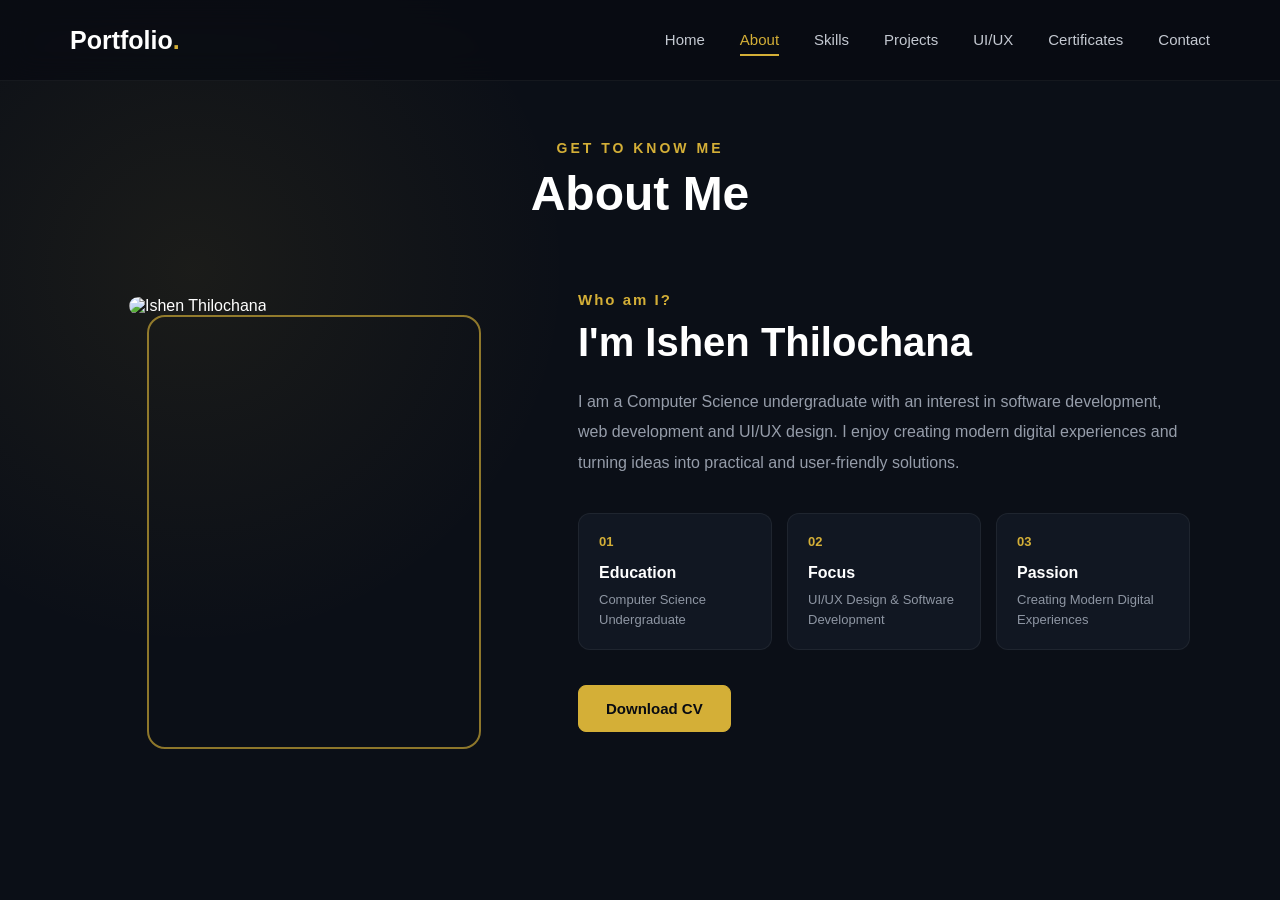
==== about.html @ 95f3cf01 "Add about page and update navigation" ====
<!DOCTYPE html>
<html lang="en">

<head>
    <meta charset="UTF-8">
    <meta name="viewport" content="width=device-width, initial-scale=1.0">

    <title>About | Ishen Thilochana</title>

    <link rel="stylesheet" href="css/style.css">
</head>

<body>

    <!-- ================= NAVBAR ================= -->

    <header class="header">

        <nav class="navbar">

            <a href="index.html" class="logo">
                Portfolio<span>.</span>
            </a>

            <ul class="nav-links">
                <li><a href="index.html">Home</a></li>
                <li><a href="about.html" class="active">About</a></li>
                <li><a href="skills.html">Skills</a></li>
                <li><a href="projects.html">Projects</a></li>
                <li><a href="designs.html">UI/UX</a></li>
                <li><a href="certificates.html">Certificates</a></li>
                <li><a href="contact.html">Contact</a></li>
            </ul>

        </nav>

    </header>


    <!-- ================= ABOUT ================= -->

    <main>

        <section class="about-page">

            <div class="section-title">
                <p>Get To Know Me</p>
                <h1>About Me</h1>
            </div>


            <div class="about-container">

                <!-- LEFT SIDE IMAGE -->

                <div class="about-image">

                    <div class="image-box">
                        <img src="images/profile.jpg" alt="Ishen Thilochana">
                    </div>

                </div>


                <!-- RIGHT SIDE CONTENT -->

                <div class="about-content">

                    <p class="about-small-title">
                        Who am I?
                    </p>

                    <h2>
                        I'm Ishen Thilochana
                    </h2>

                    <p class="about-text">
                        I am a Computer Science undergraduate with an interest
                        in software development, web development and UI/UX design.
                        I enjoy creating modern digital experiences and turning
                        ideas into practical and user-friendly solutions.
                    </p>


                    <div class="about-info">

                        <div class="info-card">

                            <span class="info-number">
                                01
                            </span>

                            <h3>Education</h3>

                            <p>
                                Computer Science Undergraduate
                            </p>

                        </div>


                        <div class="info-card">

                            <span class="info-number">
                                02
                            </span>

                            <h3>Focus</h3>

                            <p>
                                UI/UX Design & Software Development
                            </p>

                        </div>


                        <div class="info-card">

                            <span class="info-number">
                                03
                            </span>

                            <h3>Passion</h3>

                            <p>
                                Creating Modern Digital Experiences
                            </p>

                        </div>

                    </div>


                    <a
                        href="assets/cv/resume.pdf"
                        class="btn primary-btn"
                        download
                    >
                        Download CV
                    </a>

                </div>

            </div>

        </section>

    </main>


    <script src="js/script.js"></script>

</body>

</html>
---- css/style.css ----
/* ================================
   GLOBAL
================================ */

* {
    margin: 0;
    padding: 0;
    box-sizing: border-box;
}

html {
    scroll-behavior: smooth;
}

body {
    font-family: Arial, Helvetica, sans-serif;

    background:
        radial-gradient(
            circle at 80% 20%,
            rgba(201, 162, 39, 0.08),
            transparent 30%
        ),
        #080b12;

    color: #ffffff;
}


/* ================================
   NAVBAR
================================ */

.header {
    position: fixed;
    top: 0;
    left: 0;

    width: 100%;

    z-index: 1000;

    background: rgba(8, 11, 18, 0.75);

    backdrop-filter: blur(15px);

    border-bottom: 1px solid rgba(255, 255, 255, 0.05);
}


.navbar {
    max-width: 1200px;

    height: 80px;

    margin: auto;

    padding: 0 30px;

    display: flex;

    align-items: center;

    justify-content: space-between;
}


/* LOGO */

.logo {
    color: #ffffff;

    font-size: 25px;

    font-weight: 700;

    text-decoration: none;
}

.logo span {
    color: #d4af37;
}


/* NAV LINKS */

.nav-links {
    display: flex;

    align-items: center;

    gap: 35px;

    list-style: none;
}


.nav-links a {
    position: relative;

    color: #c4c9d1;

    font-size: 15px;

    text-decoration: none;

    transition: 0.3s;
}


.nav-links a:hover,
.nav-links a.active {
    color: #d4af37;
}


.nav-links a::after {
    content: "";

    position: absolute;

    left: 0;

    bottom: -8px;

    width: 0;

    height: 2px;

    background: #d4af37;

    transition: 0.3s;
}


.nav-links a:hover::after,
.nav-links a.active::after {
    width: 100%;
}


/* ================================
   HERO
================================ */

.hero {
    width: 100%;

    max-width: 1200px;

    min-height: 100vh;

    margin: auto;

    padding: 120px 30px 60px;

    display: grid;

    grid-template-columns: 1.2fr 0.8fr;

    align-items: center;

    gap: 80px;
}


/* HERO CONTENT */

.hero-content {
    max-width: 720px;
}


.intro {
    color: #d4af37;

    font-size: 18px;

    font-weight: 600;

    letter-spacing: 2px;

    margin-bottom: 18px;
}


.hero h1 {
    font-size: clamp(55px, 7vw, 85px);

    line-height: 1;

    letter-spacing: -3px;

    margin-bottom: 20px;
}


.hero h2 {
    max-width: 650px;

    color: #b5bbc5;

    font-size: 27px;

    font-weight: 400;

    line-height: 1.4;

    margin-bottom: 25px;
}


.hero h2 span {
    color: #d4af37;
}


.description {
    max-width: 620px;

    color: #8e96a3;

    font-size: 17px;

    line-height: 1.8;
}


/* ================================
   BUTTONS
================================ */

.hero-buttons {
    display: flex;

    gap: 16px;

    margin-top: 35px;
}


.btn {
    display: inline-block;

    padding: 14px 27px;

    border-radius: 8px;

    font-size: 15px;

    font-weight: 600;

    text-decoration: none;

    transition: 0.3s;
}


.primary-btn {
    color: #080b12;

    background: #d4af37;

    border: 1px solid #d4af37;
}


.primary-btn:hover {
    transform: translateY(-3px);

    box-shadow: 0 10px 30px rgba(212, 175, 55, 0.2);
}


.outline-btn {
    color: #d4af37;

    border: 1px solid #d4af37;
}


.outline-btn:hover {
    color: #080b12;

    background: #d4af37;

    transform: translateY(-3px);
}


/* ================================
   HERO VISUAL
================================ */

.hero-visual {
    display: flex;

    align-items: center;

    justify-content: center;
}


.visual-circle {
    position: relative;

    width: 330px;

    height: 330px;

    display: flex;

    align-items: center;

    justify-content: center;

    border: 1px solid rgba(212, 175, 55, 0.35);

    border-radius: 50%;

    background:
        radial-gradient(
            circle,
            rgba(212, 175, 55, 0.12),
            transparent 65%
        );

    box-shadow:
        0 0 80px rgba(212, 175, 55, 0.08);
}


.visual-circle::before {
    content: "";

    width: 220px;

    height: 220px;

    border-radius: 50%;

    border: 1px dashed rgba(212, 175, 55, 0.4);
}


.visual-circle span {
    position: absolute;

    padding: 10px 15px;

    color: #d4af37;

    font-size: 13px;

    font-weight: 700;

    letter-spacing: 2px;

    background: #111620;

    border: 1px solid rgba(212, 175, 55, 0.3);

    border-radius: 7px;
}


.visual-circle span:nth-child(1) {
    top: 40px;

    left: 40px;
}


.visual-circle span:nth-child(2) {
    right: 25px;

    top: 145px;
}


.visual-circle span:nth-child(3) {
    bottom: 35px;

    left: 90px;
}


/* ================================
   RESPONSIVE
================================ */

@media (max-width: 900px) {

    .hero {
        grid-template-columns: 1fr;

        text-align: center;

        padding-top: 150px;
    }


    .hero-content {
        margin: auto;
    }


    .description {
        margin: auto;
    }


    .hero-buttons {
        justify-content: center;
    }


    .hero-visual {
        margin-top: 20px;
    }

}


@media (max-width: 650px) {

    .nav-links {
        display: none;
    }


    .hero {
        padding-left: 20px;

        padding-right: 20px;

        gap: 40px;
    }


    .hero h1 {
        font-size: 52px;
    }


    .hero h2 {
        font-size: 21px;
    }


    .description {
        font-size: 15px;
    }


    .visual-circle {
        width: 270px;

        height: 270px;
    }


    .visual-circle::before {
        width: 180px;

        height: 180px;
    }

}
/* ================================
   ABOUT PAGE
================================ */

.about-page {
    min-height: 100vh;

    padding: 140px 30px 100px;

    background:
        radial-gradient(
            circle at 15% 30%,
            rgba(212, 175, 55, 0.08),
            transparent 30%
        ),
        #0b0f17;
}


/* PAGE TITLE */

.section-title {
    text-align: center;

    margin-bottom: 70px;
}

.section-title p {
    color: #d4af37;

    font-size: 14px;

    font-weight: 600;

    letter-spacing: 3px;

    text-transform: uppercase;

    margin-bottom: 10px;
}

.section-title h1 {
    color: #ffffff;

    font-size: 48px;
}


/* ABOUT CONTAINER */

.about-container {
    max-width: 1100px;

    margin: auto;

    display: grid;

    grid-template-columns: 0.8fr 1.2fr;

    align-items: center;

    gap: 80px;
}


/* IMAGE */

.about-image {
    display: flex;

    justify-content: center;
}

.image-box {
    position: relative;

    width: 330px;

    height: 430px;

    border-radius: 18px;
}

.image-box::before {
    content: "";

    position: absolute;

    top: 18px;

    left: 18px;

    width: 100%;

    height: 100%;

    border: 2px solid rgba(212, 175, 55, 0.65);

    border-radius: 18px;
}

.image-box img {
    position: relative;

    width: 100%;

    height: 100%;

    object-fit: cover;

    border-radius: 18px;

    z-index: 1;
}


/* ABOUT CONTENT */

.about-small-title {
    color: #d4af37;

    font-size: 15px;

    font-weight: 600;

    letter-spacing: 2px;

    margin-bottom: 12px;
}

.about-content h2 {
    color: #ffffff;

    font-size: 40px;

    margin-bottom: 22px;
}

.about-text {
    color: #969daa;

    font-size: 16px;

    line-height: 1.9;

    margin-bottom: 35px;
}


/* INFO CARDS */

.about-info {
    display: grid;

    grid-template-columns: repeat(3, 1fr);

    gap: 15px;

    margin-bottom: 35px;
}

.info-card {
    padding: 20px;

    background: #111722;

    border: 1px solid rgba(255, 255, 255, 0.06);

    border-radius: 12px;

    transition: 0.3s;
}

.info-card:hover {
    transform: translateY(-5px);

    border-color: rgba(212, 175, 55, 0.5);
}

.info-number {
    display: block;

    color: #d4af37;

    font-size: 13px;

    font-weight: 700;

    margin-bottom: 15px;
}

.info-card h3 {
    color: #ffffff;

    font-size: 16px;

    margin-bottom: 8px;
}

.info-card p {
    color: #8e96a3;

    font-size: 13px;

    line-height: 1.5;
}


/* RESPONSIVE */

@media (max-width: 950px) {

    .about-container {
        grid-template-columns: 1fr;

        text-align: center;

        gap: 60px;
    }

    .about-content {
        max-width: 650px;

        margin: auto;
    }
}


@media (max-width: 700px) {

    .about-page {
        padding: 120px 20px 80px;
    }

    .section-title h1 {
        font-size: 38px;
    }

    .image-box {
        width: 270px;

        height: 350px;
    }

    .about-content h2 {
        font-size: 30px;
    }

    .about-info {
        grid-template-columns: 1fr;
    }
}
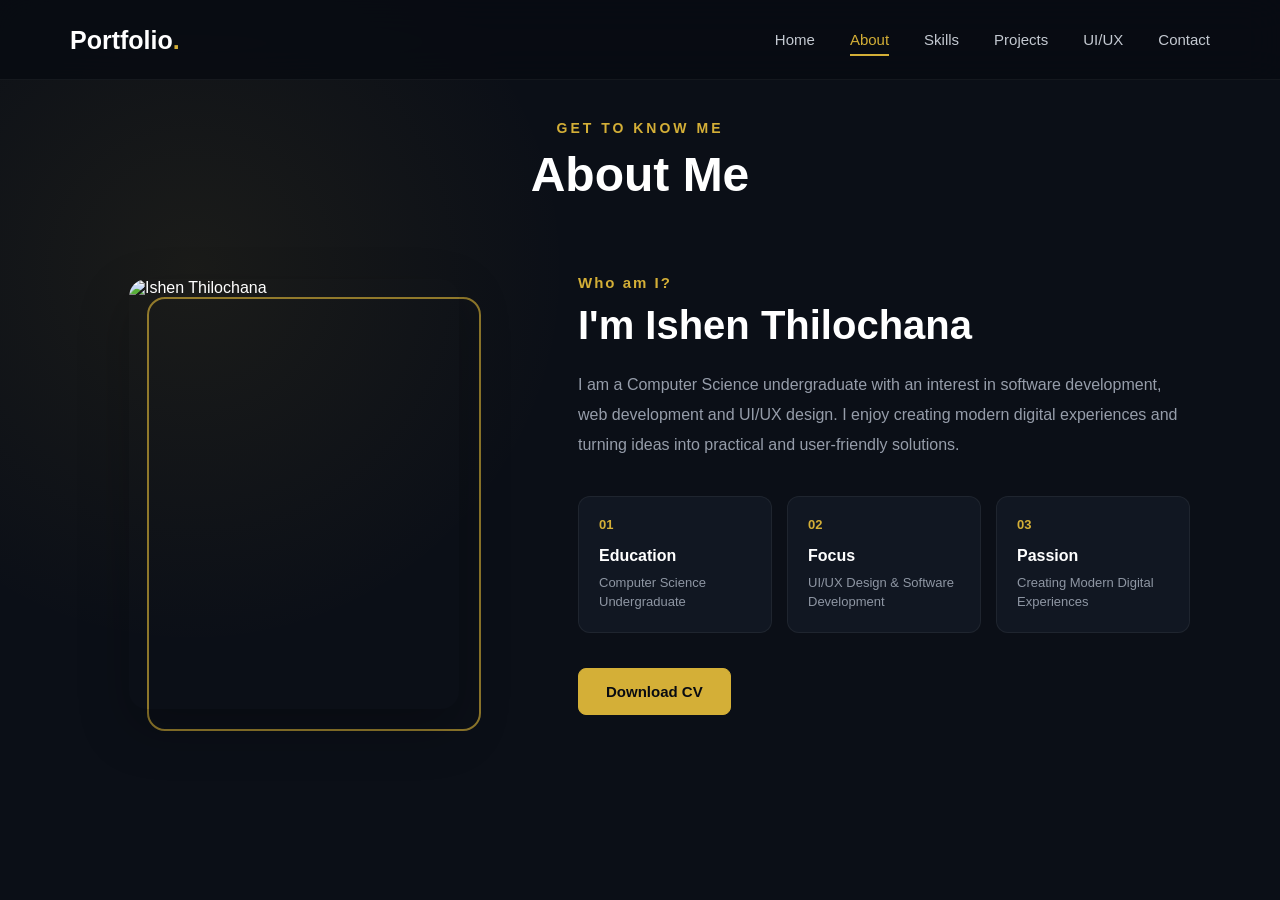
==== commit e7abf90f: "Convert portfolio to single page and improve mobile navigation" ====
--- a/about.html
+++ b/about.html
@@ -28,11 +28,11 @@
                 <li><a href="skills.html">Skills</a></li>
                 <li><a href="projects.html">Projects</a></li>
                 <li><a href="designs.html">UI/UX</a></li>
-                <li><a href="certificates.html">Certificates</a></li>
                 <li><a href="contact.html">Contact</a></li>
             </ul>
 
         </nav>
+        
 
     </header>
 
--- a/css/style.css
+++ b/css/style.css
@@ -1,6 +1,11 @@
-/* ================================
+/* =========================================================
+   PORTFOLIO - MAIN STYLESHEET
+   ========================================================= */
+
+
+/* =========================================================
    GLOBAL
-================================ */
+   ========================================================= */
 
 * {
     margin: 0;
@@ -10,26 +15,48 @@
 
 html {
     scroll-behavior: smooth;
+    scroll-padding-top: 80px;
 }
 
 body {
     font-family: Arial, Helvetica, sans-serif;
-
-    background:
-        radial-gradient(
-            circle at 80% 20%,
-            rgba(201, 162, 39, 0.08),
-            transparent 30%
-        ),
-        #080b12;
-
+    background: #080b12;
     color: #ffffff;
-}
-
-
-/* ================================
+    overflow-x: hidden;
+}
+
+body::-webkit-scrollbar {
+    width: 10px;
+}
+
+body::-webkit-scrollbar-track {
+    background: #080b12;
+}
+
+body::-webkit-scrollbar-thumb {
+    background: #d4af37;
+    border-radius: 10px;
+}
+
+img {
+    max-width: 100%;
+    display: block;
+}
+
+button,
+input,
+textarea {
+    font-family: inherit;
+}
+
+a {
+    -webkit-tap-highlight-color: transparent;
+}
+
+
+/* =========================================================
    NAVBAR
-================================ */
+   ========================================================= */
 
 .header {
     position: fixed;
@@ -37,20 +64,21 @@
     left: 0;
 
     width: 100%;
+    height: 80px;
 
     z-index: 1000;
 
-    background: rgba(8, 11, 18, 0.75);
-
-    backdrop-filter: blur(15px);
+    background: rgba(8, 11, 18, 0.82);
+
+    backdrop-filter: blur(18px);
+    -webkit-backdrop-filter: blur(18px);
 
     border-bottom: 1px solid rgba(255, 255, 255, 0.05);
 }
 
-
 .navbar {
+    width: 100%;
     max-width: 1200px;
-
     height: 80px;
 
     margin: auto;
@@ -58,9 +86,7 @@
     padding: 0 30px;
 
     display: flex;
-
     align-items: center;
-
     justify-content: space-between;
 }
 
@@ -71,10 +97,11 @@
     color: #ffffff;
 
     font-size: 25px;
-
     font-weight: 700;
 
     text-decoration: none;
+
+    z-index: 1002;
 }
 
 .logo span {
@@ -86,14 +113,12 @@
 
 .nav-links {
     display: flex;
-
     align-items: center;
 
     gap: 35px;
 
     list-style: none;
 }
-
 
 .nav-links a {
     position: relative;
@@ -101,37 +126,33 @@
     color: #c4c9d1;
 
     font-size: 15px;
+    font-weight: 500;
 
     text-decoration: none;
 
-    transition: 0.3s;
-}
-
+    transition: 0.3s ease;
+}
 
 .nav-links a:hover,
 .nav-links a.active {
     color: #d4af37;
 }
 
-
 .nav-links a::after {
     content: "";
 
     position: absolute;
 
     left: 0;
-
     bottom: -8px;
 
     width: 0;
-
     height: 2px;
 
     background: #d4af37;
 
-    transition: 0.3s;
-}
-
+    transition: width 0.3s ease;
+}
 
 .nav-links a:hover::after,
 .nav-links a.active::after {
@@ -139,13 +160,63 @@
 }
 
 
-/* ================================
-   HERO
-================================ */
+/* =========================================================
+   MOBILE MENU BUTTON
+   ========================================================= */
+
+.menu-toggle {
+    width: 42px;
+    height: 42px;
+
+    display: none;
+
+    flex-direction: column;
+    align-items: center;
+    justify-content: center;
+
+    gap: 5px;
+
+    background: transparent;
+
+    border: none;
+
+    cursor: pointer;
+
+    z-index: 1002;
+}
+
+.menu-toggle span {
+    display: block;
+
+    width: 24px;
+    height: 2px;
+
+    background: #ffffff;
+
+    border-radius: 10px;
+
+    transition: 0.3s ease;
+}
+
+.menu-toggle.active span:nth-child(1) {
+    transform: translateY(7px) rotate(45deg);
+}
+
+.menu-toggle.active span:nth-child(2) {
+    opacity: 0;
+}
+
+.menu-toggle.active span:nth-child(3) {
+    transform: translateY(-7px) rotate(-45deg);
+}
+
+
+/* =========================================================
+   HERO / HOME
+   ========================================================= */
 
 .hero {
     width: 100%;
-
     max-width: 1200px;
 
     min-height: 100vh;
@@ -170,12 +241,10 @@
     max-width: 720px;
 }
 
-
 .intro {
     color: #d4af37;
 
     font-size: 18px;
-
     font-weight: 600;
 
     letter-spacing: 2px;
@@ -183,8 +252,9 @@
     margin-bottom: 18px;
 }
 
-
 .hero h1 {
+    color: #ffffff;
+
     font-size: clamp(55px, 7vw, 85px);
 
     line-height: 1;
@@ -193,7 +263,6 @@
 
     margin-bottom: 20px;
 }
-
 
 .hero h2 {
     max-width: 650px;
@@ -201,20 +270,17 @@
     color: #b5bbc5;
 
     font-size: 27px;
-
     font-weight: 400;
 
     line-height: 1.4;
 
     margin-bottom: 25px;
 }
-
 
 .hero h2 span {
     color: #d4af37;
 }
 
-
 .description {
     max-width: 620px;
 
@@ -226,18 +292,19 @@
 }
 
 
-/* ================================
+/* =========================================================
    BUTTONS
-================================ */
+   ========================================================= */
 
 .hero-buttons {
     display: flex;
 
+    flex-wrap: wrap;
+
     gap: 16px;
 
     margin-top: 35px;
 }
-
 
 .btn {
     display: inline-block;
@@ -247,14 +314,12 @@
     border-radius: 8px;
 
     font-size: 15px;
-
     font-weight: 600;
 
     text-decoration: none;
 
-    transition: 0.3s;
-}
-
+    transition: 0.3s ease;
+}
 
 .primary-btn {
     color: #080b12;
@@ -264,20 +329,20 @@
     border: 1px solid #d4af37;
 }
 
-
 .primary-btn:hover {
     transform: translateY(-3px);
 
-    box-shadow: 0 10px 30px rgba(212, 175, 55, 0.2);
-}
-
+    box-shadow:
+        0 10px 30px rgba(212, 175, 55, 0.20);
+}
 
 .outline-btn {
     color: #d4af37;
 
+    background: transparent;
+
     border: 1px solid #d4af37;
 }
-
 
 .outline-btn:hover {
     color: #080b12;
@@ -288,30 +353,26 @@
 }
 
 
-/* ================================
+/* =========================================================
    HERO VISUAL
-================================ */
+   ========================================================= */
 
 .hero-visual {
     display: flex;
 
     align-items: center;
-
     justify-content: center;
 }
-
 
 .visual-circle {
     position: relative;
 
     width: 330px;
-
     height: 330px;
 
     display: flex;
 
     align-items: center;
-
     justify-content: center;
 
     border: 1px solid rgba(212, 175, 55, 0.35);
@@ -327,21 +388,22 @@
 
     box-shadow:
         0 0 80px rgba(212, 175, 55, 0.08);
-}
-
+
+    animation: floating 4s ease-in-out infinite;
+}
 
 .visual-circle::before {
     content: "";
 
     width: 220px;
-
     height: 220px;
 
     border-radius: 50%;
 
-    border: 1px dashed rgba(212, 175, 55, 0.4);
-}
-
+    border: 1px dashed rgba(212, 175, 55, 0.40);
+
+    animation: rotateCircle 18s linear infinite;
+}
 
 .visual-circle span {
     position: absolute;
@@ -351,130 +413,118 @@
     color: #d4af37;
 
     font-size: 13px;
-
     font-weight: 700;
 
     letter-spacing: 2px;
 
     background: #111620;
 
-    border: 1px solid rgba(212, 175, 55, 0.3);
+    border: 1px solid rgba(212, 175, 55, 0.30);
 
     border-radius: 7px;
-}
-
+
+    box-shadow:
+        0 10px 30px rgba(0, 0, 0, 0.25);
+}
 
 .visual-circle span:nth-child(1) {
     top: 40px;
-
     left: 40px;
 }
 
-
 .visual-circle span:nth-child(2) {
+    top: 145px;
     right: 25px;
-
-    top: 145px;
-}
-
+}
 
 .visual-circle span:nth-child(3) {
     bottom: 35px;
-
     left: 90px;
 }
 
 
-/* ================================
-   RESPONSIVE
-================================ */
-
-@media (max-width: 900px) {
-
-    .hero {
-        grid-template-columns: 1fr;
-
-        text-align: center;
-
-        padding-top: 150px;
-    }
-
-
-    .hero-content {
-        margin: auto;
-    }
-
-
-    .description {
-        margin: auto;
-    }
-
-
-    .hero-buttons {
-        justify-content: center;
-    }
-
-
-    .hero-visual {
-        margin-top: 20px;
-    }
-
-}
-
-
-@media (max-width: 650px) {
-
-    .nav-links {
-        display: none;
-    }
-
-
-    .hero {
-        padding-left: 20px;
-
-        padding-right: 20px;
-
-        gap: 40px;
-    }
-
-
-    .hero h1 {
-        font-size: 52px;
-    }
-
-
-    .hero h2 {
-        font-size: 21px;
-    }
-
-
-    .description {
-        font-size: 15px;
-    }
-
-
-    .visual-circle {
-        width: 270px;
-
-        height: 270px;
-    }
-
-
-    .visual-circle::before {
-        width: 180px;
-
-        height: 180px;
-    }
-
-}
-/* ================================
-   ABOUT PAGE
-================================ */
+/* HERO ANIMATIONS */
+
+@keyframes floating {
+
+    0%,
+    100% {
+        transform: translateY(0);
+    }
+
+    50% {
+        transform: translateY(-12px);
+    }
+}
+
+@keyframes rotateCircle {
+
+    from {
+        transform: rotate(0deg);
+    }
+
+    to {
+        transform: rotate(360deg);
+    }
+}
+
+
+/* =========================================================
+   COMMON SECTION TITLE
+   ========================================================= */
+
+.section-title {
+    max-width: 800px;
+
+    margin: 0 auto 70px;
+
+    text-align: center;
+}
+
+.section-title > p {
+    color: #d4af37;
+
+    font-size: 14px;
+    font-weight: 600;
+
+    letter-spacing: 3px;
+
+    text-transform: uppercase;
+
+    margin-bottom: 10px;
+}
+
+.section-title h1 {
+    color: #ffffff;
+
+    font-size: 48px;
+
+    line-height: 1.2;
+}
+
+.section-description {
+    display: block;
+
+    max-width: 650px;
+
+    margin: 20px auto 0;
+
+    color: #8e96a3;
+
+    font-size: 15px;
+
+    line-height: 1.8;
+}
+
+
+/* =========================================================
+   ABOUT
+   ========================================================= */
 
 .about-page {
     min-height: 100vh;
 
-    padding: 140px 30px 100px;
+    padding: 120px 30px 110px;
 
     background:
         radial-gradient(
@@ -485,39 +535,8 @@
         #0b0f17;
 }
 
-
-/* PAGE TITLE */
-
-.section-title {
-    text-align: center;
-
-    margin-bottom: 70px;
-}
-
-.section-title p {
-    color: #d4af37;
-
-    font-size: 14px;
-
-    font-weight: 600;
-
-    letter-spacing: 3px;
-
-    text-transform: uppercase;
-
-    margin-bottom: 10px;
-}
-
-.section-title h1 {
-    color: #ffffff;
-
-    font-size: 48px;
-}
-
-
-/* ABOUT CONTAINER */
-
 .about-container {
+    width: 100%;
     max-width: 1100px;
 
     margin: auto;
@@ -532,7 +551,7 @@
 }
 
 
-/* IMAGE */
+/* ABOUT IMAGE */
 
 .about-image {
     display: flex;
@@ -544,7 +563,6 @@
     position: relative;
 
     width: 330px;
-
     height: 430px;
 
     border-radius: 18px;
@@ -556,11 +574,9 @@
     position: absolute;
 
     top: 18px;
-
     left: 18px;
 
     width: 100%;
-
     height: 100%;
 
     border: 2px solid rgba(212, 175, 55, 0.65);
@@ -572,14 +588,18 @@
     position: relative;
 
     width: 100%;
-
     height: 100%;
 
     object-fit: cover;
 
+    object-position: center;
+
     border-radius: 18px;
 
     z-index: 1;
+
+    box-shadow:
+        0 20px 50px rgba(0, 0, 0, 0.25);
 }
 
 
@@ -589,7 +609,6 @@
     color: #d4af37;
 
     font-size: 15px;
-
     font-weight: 600;
 
     letter-spacing: 2px;
@@ -616,7 +635,7 @@
 }
 
 
-/* INFO CARDS */
+/* ABOUT INFO */
 
 .about-info {
     display: grid;
@@ -637,13 +656,16 @@
 
     border-radius: 12px;
 
-    transition: 0.3s;
+    transition: 0.3s ease;
 }
 
 .info-card:hover {
     transform: translateY(-5px);
 
-    border-color: rgba(212, 175, 55, 0.5);
+    border-color: rgba(212, 175, 55, 0.50);
+
+    box-shadow:
+        0 15px 35px rgba(0, 0, 0, 0.20);
 }
 
 .info-number {
@@ -652,7 +674,6 @@
     color: #d4af37;
 
     font-size: 13px;
-
     font-weight: 700;
 
     margin-bottom: 15px;
@@ -675,39 +696,1519 @@
 }
 
 
-/* RESPONSIVE */
+/* =========================================================
+   SKILLS
+   ========================================================= */
+
+.skills-page {
+    min-height: 100vh;
+
+    padding: 120px 30px 100px;
+
+    background:
+        radial-gradient(
+            circle at 80% 20%,
+            rgba(212, 175, 55, 0.07),
+            transparent 30%
+        ),
+        #080b12;
+}
+
+.skills-container {
+    width: 100%;
+    max-width: 1100px;
+
+    margin: auto;
+}
+
+.skill-category {
+    margin-bottom: 80px;
+}
+
+.skill-category:last-child {
+    margin-bottom: 0;
+}
+
+.skill-category-header {
+    display: flex;
+
+    align-items: center;
+
+    gap: 15px;
+
+    margin-bottom: 30px;
+}
+
+.skill-category-header span {
+    color: #d4af37;
+
+    font-size: 14px;
+    font-weight: 700;
+}
+
+.skill-category-header h2 {
+    color: #ffffff;
+
+    font-size: 26px;
+}
+
+
+/* SKILLS GRID */
+
+.skills-grid {
+    display: grid;
+
+    grid-template-columns: repeat(3, 1fr);
+
+    gap: 20px;
+}
+
+.skill-card {
+    padding: 25px;
+
+    background: #111722;
+
+    border: 1px solid rgba(255, 255, 255, 0.06);
+
+    border-radius: 14px;
+
+    transition: 0.3s ease;
+}
+
+.skill-card:hover {
+    transform: translateY(-5px);
+
+    border-color: rgba(212, 175, 55, 0.50);
+
+    box-shadow:
+        0 15px 35px rgba(0, 0, 0, 0.20);
+}
+
+.skill-card h3 {
+    color: #ffffff;
+
+    margin-bottom: 15px;
+
+    font-size: 18px;
+}
+
+.skill-card p {
+    color: #8e96a3;
+
+    margin-top: 12px;
+
+    font-size: 13px;
+}
+
+
+/* SKILL BAR */
+
+.skill-bar {
+    width: 100%;
+    height: 6px;
+
+    background: #222936;
+
+    border-radius: 20px;
+
+    overflow: hidden;
+}
+
+.skill-progress {
+    height: 100%;
+
+    background:
+        linear-gradient(
+            90deg,
+            #c79d22,
+            #e1c45b
+        );
+
+    border-radius: 20px;
+}
+
+.html-progress {
+    width: 90%;
+}
+
+.css-progress {
+    width: 85%;
+}
+
+.js-progress {
+    width: 70%;
+}
+
+.java-progress {
+    width: 75%;
+}
+
+.csharp-progress {
+    width: 70%;
+}
+
+.php-progress {
+    width: 75%;
+}
+
+
+/* UI/UX TOOL CARDS */
+
+.tool-grid {
+    display: grid;
+
+    grid-template-columns: repeat(2, 1fr);
+
+    gap: 20px;
+}
+
+.tool-card {
+    display: flex;
+
+    align-items: center;
+
+    gap: 20px;
+
+    padding: 25px;
+
+    background: #111722;
+
+    border: 1px solid rgba(255, 255, 255, 0.06);
+
+    border-radius: 14px;
+
+    transition: 0.3s ease;
+}
+
+.tool-card:hover {
+    transform: translateY(-5px);
+
+    border-color: rgba(212, 175, 55, 0.50);
+
+    box-shadow:
+        0 15px 35px rgba(0, 0, 0, 0.20);
+}
+
+.tool-icon {
+    width: 55px;
+    height: 55px;
+
+    display: flex;
+
+    align-items: center;
+    justify-content: center;
+
+    flex-shrink: 0;
+
+    color: #d4af37;
+
+    font-weight: 700;
+
+    background: rgba(212, 175, 55, 0.08);
+
+    border: 1px solid rgba(212, 175, 55, 0.30);
+
+    border-radius: 10px;
+}
+
+.tool-card h3 {
+    color: #ffffff;
+
+    font-size: 17px;
+
+    margin-bottom: 7px;
+}
+
+.tool-card p {
+    color: #8e96a3;
+
+    font-size: 13px;
+}
+
+
+/* TECHNOLOGIES */
+
+.technology-list {
+    display: flex;
+
+    flex-wrap: wrap;
+
+    gap: 15px;
+}
+
+.technology-list span {
+    padding: 12px 20px;
+
+    color: #c4c9d1;
+
+    background: #111722;
+
+    border: 1px solid rgba(255, 255, 255, 0.06);
+
+    border-radius: 50px;
+
+    font-size: 14px;
+
+    transition: 0.3s ease;
+}
+
+.technology-list span:hover {
+    color: #d4af37;
+
+    border-color: rgba(212, 175, 55, 0.50);
+
+    transform: translateY(-3px);
+}
+
+
+/* =========================================================
+   PROJECTS
+   ========================================================= */
+
+.projects-page {
+    min-height: 100vh;
+
+    padding: 120px 30px 110px;
+
+    background:
+        radial-gradient(
+            circle at 10% 20%,
+            rgba(212, 175, 55, 0.07),
+            transparent 30%
+        ),
+        #0b0f17;
+}
+
+.projects-container {
+    width: 100%;
+    max-width: 1100px;
+
+    margin: auto;
+
+    display: flex;
+
+    flex-direction: column;
+
+    gap: 40px;
+}
+
+
+/* PROJECT CARD */
+
+.project-card {
+    display: grid;
+
+    grid-template-columns: 1fr 1fr;
+
+    min-height: 390px;
+
+    overflow: hidden;
+
+    background: #111722;
+
+    border: 1px solid rgba(255, 255, 255, 0.06);
+
+    border-radius: 18px;
+
+    transition: 0.35s ease;
+}
+
+.project-card:hover {
+    transform: translateY(-6px);
+
+    border-color: rgba(212, 175, 55, 0.35);
+
+    box-shadow:
+        0 20px 50px rgba(0, 0, 0, 0.25);
+}
+
+
+/* ALTERNATING LAYOUT */
+
+.project-card:nth-child(even) .project-image {
+    order: 2;
+}
+
+.project-card:nth-child(even) .project-content {
+    order: 1;
+}
+
+
+/* PROJECT IMAGE */
+
+.project-image {
+    position: relative;
+
+    min-height: 390px;
+
+    overflow: hidden;
+
+    background: #171d28;
+}
+
+.project-image img {
+    width: 100%;
+    height: 100%;
+
+    object-fit: cover;
+
+    transition: transform 0.5s ease;
+}
+
+.project-card:hover .project-image img {
+    transform: scale(1.05);
+}
+
+.project-number {
+    position: absolute;
+
+    top: 20px;
+    left: 20px;
+
+    width: 48px;
+    height: 48px;
+
+    display: flex;
+
+    align-items: center;
+    justify-content: center;
+
+    color: #080b12;
+
+    font-size: 13px;
+    font-weight: 700;
+
+    background: #d4af37;
+
+    border-radius: 50%;
+
+    box-shadow:
+        0 10px 25px rgba(0, 0, 0, 0.20);
+}
+
+
+/* PROJECT CONTENT */
+
+.project-content {
+    padding: 45px;
+
+    display: flex;
+
+    flex-direction: column;
+
+    justify-content: center;
+}
+
+.project-type {
+    color: #d4af37;
+
+    font-size: 12px;
+    font-weight: 700;
+
+    letter-spacing: 2px;
+
+    text-transform: uppercase;
+
+    margin-bottom: 12px;
+}
+
+.project-content h2 {
+    color: #ffffff;
+
+    font-size: 30px;
+
+    margin-bottom: 18px;
+}
+
+.project-description {
+    color: #9299a6;
+
+    font-size: 15px;
+
+    line-height: 1.8;
+
+    margin-bottom: 25px;
+}
+
+
+/* PROJECT TECH */
+
+.project-tech {
+    display: flex;
+
+    flex-wrap: wrap;
+
+    gap: 9px;
+
+    margin-bottom: 30px;
+}
+
+.project-tech span {
+    padding: 7px 12px;
+
+    color: #b7bdc8;
+
+    font-size: 11px;
+
+    background: #191f2b;
+
+    border: 1px solid rgba(255, 255, 255, 0.07);
+
+    border-radius: 50px;
+}
+
+
+/* PROJECT BUTTONS */
+
+.project-links {
+    display: flex;
+
+    flex-wrap: wrap;
+
+    gap: 12px;
+}
+
+.project-btn {
+    display: inline-block;
+
+    padding: 11px 20px;
+
+    font-size: 13px;
+    font-weight: 600;
+
+    text-decoration: none;
+
+    border-radius: 7px;
+
+    transition: 0.3s ease;
+}
+
+.primary-project-btn {
+    color: #080b12;
+
+    background: #d4af37;
+
+    border: 1px solid #d4af37;
+}
+
+.primary-project-btn:hover {
+    transform: translateY(-3px);
+
+    box-shadow:
+        0 8px 25px rgba(212, 175, 55, 0.15);
+}
+
+.secondary-project-btn {
+    color: #d4af37;
+
+    background: transparent;
+
+    border: 1px solid rgba(212, 175, 55, 0.60);
+}
+
+.secondary-project-btn:hover {
+    color: #080b12;
+
+    background: #d4af37;
+
+    transform: translateY(-3px);
+}
+
+
+/* =========================================================
+   UI / UX DESIGNS
+   ========================================================= */
+
+.designs-page {
+    min-height: 100vh;
+
+    padding: 120px 30px 110px;
+
+    background:
+        radial-gradient(
+            circle at 85% 15%,
+            rgba(212, 175, 55, 0.07),
+            transparent 30%
+        ),
+        #080b12;
+}
+
+.designs-container {
+    width: 100%;
+    max-width: 1100px;
+
+    margin: auto;
+}
+
+
+/* FEATURED DESIGN */
+
+.featured-design {
+    display: grid;
+
+    grid-template-columns: 1.15fr 0.85fr;
+
+    overflow: hidden;
+
+    margin-bottom: 100px;
+
+    background: #111722;
+
+    border: 1px solid rgba(255, 255, 255, 0.06);
+
+    border-radius: 20px;
+
+    transition: 0.35s ease;
+}
+
+.featured-design:hover {
+    transform: translateY(-5px);
+
+    border-color: rgba(212, 175, 55, 0.30);
+
+    box-shadow:
+        0 20px 50px rgba(0, 0, 0, 0.22);
+}
+
+.featured-design-image {
+    position: relative;
+
+    min-height: 480px;
+
+    overflow: hidden;
+
+    background: #171d28;
+}
+
+.featured-design-image img {
+    width: 100%;
+    height: 100%;
+
+    object-fit: cover;
+
+    transition: 0.5s ease;
+}
+
+.featured-design:hover .featured-design-image img {
+    transform: scale(1.04);
+}
+
+.design-label {
+    position: absolute;
+
+    top: 25px;
+    left: 25px;
+
+    padding: 9px 15px;
+
+    color: #080b12;
+
+    background: #d4af37;
+
+    border-radius: 50px;
+
+    font-size: 11px;
+    font-weight: 700;
+
+    text-transform: uppercase;
+
+    letter-spacing: 1px;
+}
+
+.featured-design-content {
+    padding: 50px;
+
+    display: flex;
+
+    flex-direction: column;
+
+    justify-content: center;
+}
+
+.design-type {
+    color: #d4af37;
+
+    font-size: 12px;
+    font-weight: 700;
+
+    letter-spacing: 2px;
+
+    text-transform: uppercase;
+
+    margin-bottom: 13px;
+}
+
+.featured-design-content h2 {
+    color: #ffffff;
+
+    font-size: 34px;
+
+    line-height: 1.2;
+
+    margin-bottom: 20px;
+}
+
+.featured-design-content > p:not(.design-type) {
+    color: #9299a6;
+
+    font-size: 15px;
+
+    line-height: 1.8;
+
+    margin-bottom: 25px;
+}
+
+
+/* FEATURES */
+
+.design-features {
+    display: flex;
+
+    flex-wrap: wrap;
+
+    gap: 9px;
+
+    margin-bottom: 30px;
+}
+
+.design-features span {
+    padding: 7px 12px;
+
+    color: #b7bdc8;
+
+    background: #191f2b;
+
+    border: 1px solid rgba(255, 255, 255, 0.07);
+
+    border-radius: 50px;
+
+    font-size: 11px;
+}
+
+.design-actions {
+    display: flex;
+
+    flex-wrap: wrap;
+
+    gap: 12px;
+}
+
+
+/* =========================================================
+   DESIGN GALLERY
+   ========================================================= */
+
+.design-gallery-title {
+    margin-bottom: 30px;
+}
+
+.design-gallery-title p,
+.design-process-heading p {
+    color: #d4af37;
+
+    font-size: 12px;
+    font-weight: 700;
+
+    letter-spacing: 2px;
+
+    text-transform: uppercase;
+
+    margin-bottom: 8px;
+}
+
+.design-gallery-title h2,
+.design-process-heading h2 {
+    color: #ffffff;
+
+    font-size: 30px;
+}
+
+
+/* DESIGN GRID */
+
+.design-grid {
+    display: grid;
+
+    grid-template-columns: repeat(3, 1fr);
+
+    gap: 20px;
+
+    margin-bottom: 100px;
+}
+
+.design-card {
+    overflow: hidden;
+
+    background: #111722;
+
+    border: 1px solid rgba(255, 255, 255, 0.06);
+
+    border-radius: 16px;
+}
+
+.design-card-image {
+    position: relative;
+
+    height: 420px;
+
+    overflow: hidden;
+}
+
+.design-card-image img {
+    width: 100%;
+    height: 100%;
+
+    object-fit: cover;
+
+    transition: 0.5s ease;
+}
+
+.design-card:hover img {
+    transform: scale(1.07);
+}
+
+
+/* DESIGN OVERLAY */
+
+.design-overlay {
+    position: absolute;
+
+    left: 0;
+    bottom: 0;
+
+    width: 100%;
+
+    padding: 70px 25px 25px;
+
+    background:
+        linear-gradient(
+            transparent,
+            rgba(8, 11, 18, 0.95)
+        );
+
+    transform: translateY(15px);
+
+    transition: 0.35s ease;
+}
+
+.design-card:hover .design-overlay {
+    transform: translateY(0);
+}
+
+.design-overlay span {
+    color: #d4af37;
+
+    font-size: 11px;
+    font-weight: 700;
+
+    letter-spacing: 1px;
+
+    text-transform: uppercase;
+}
+
+.design-overlay h3 {
+    color: #ffffff;
+
+    font-size: 19px;
+
+    margin-top: 8px;
+}
+
+
+/* =========================================================
+   DESIGN PROCESS
+   ========================================================= */
+
+.design-process {
+    padding-top: 10px;
+}
+
+.design-process-heading {
+    margin-bottom: 35px;
+}
+
+.process-grid {
+    display: grid;
+
+    grid-template-columns: repeat(4, 1fr);
+
+    gap: 18px;
+}
+
+.process-card {
+    padding: 28px 22px;
+
+    background: #111722;
+
+    border: 1px solid rgba(255, 255, 255, 0.06);
+
+    border-radius: 14px;
+
+    transition: 0.3s ease;
+}
+
+.process-card:hover {
+    transform: translateY(-5px);
+
+    border-color: rgba(212, 175, 55, 0.45);
+
+    box-shadow:
+        0 15px 35px rgba(0, 0, 0, 0.18);
+}
+
+.process-card span {
+    display: block;
+
+    color: #d4af37;
+
+    font-size: 13px;
+    font-weight: 700;
+
+    margin-bottom: 25px;
+}
+
+.process-card h3 {
+    color: #ffffff;
+
+    font-size: 18px;
+
+    margin-bottom: 12px;
+}
+
+.process-card p {
+    color: #8e96a3;
+
+    font-size: 13px;
+
+    line-height: 1.7;
+}
+
+
+/* =========================================================
+   CONTACT
+   ========================================================= */
+
+.contact-page {
+    min-height: 100vh;
+
+    padding: 120px 30px 110px;
+
+    background:
+        radial-gradient(
+            circle at 15% 20%,
+            rgba(212, 175, 55, 0.07),
+            transparent 30%
+        ),
+        #0b0f17;
+}
+
+.contact-container {
+    width: 100%;
+    max-width: 1100px;
+
+    margin: auto;
+
+    display: grid;
+
+    grid-template-columns: 0.9fr 1.1fr;
+
+    gap: 70px;
+
+    align-items: start;
+}
+
+
+/* CONTACT INFO */
+
+.contact-small-title {
+    color: #d4af37;
+
+    font-size: 13px;
+    font-weight: 700;
+
+    letter-spacing: 2px;
+
+    text-transform: uppercase;
+
+    margin-bottom: 12px;
+}
+
+.contact-info h2 {
+    color: #ffffff;
+
+    font-size: 38px;
+
+    line-height: 1.3;
+
+    margin-bottom: 20px;
+}
+
+.contact-description {
+    color: #9299a6;
+
+    font-size: 15px;
+
+    line-height: 1.9;
+
+    margin-bottom: 40px;
+}
+
+.contact-item {
+    display: flex;
+
+    align-items: center;
+
+    gap: 18px;
+
+    padding: 18px 0;
+
+    border-bottom:
+        1px solid rgba(255, 255, 255, 0.06);
+}
+
+.contact-icon {
+    width: 50px;
+    height: 50px;
+
+    display: flex;
+
+    align-items: center;
+    justify-content: center;
+
+    flex-shrink: 0;
+
+    color: #d4af37;
+
+    font-size: 13px;
+    font-weight: 700;
+
+    background: rgba(212, 175, 55, 0.08);
+
+    border:
+        1px solid rgba(212, 175, 55, 0.25);
+
+    border-radius: 10px;
+}
+
+.contact-item span {
+    display: block;
+
+    color: #8e96a3;
+
+    font-size: 12px;
+
+    margin-bottom: 5px;
+}
+
+.contact-item a {
+    color: #ffffff;
+
+    font-size: 15px;
+
+    text-decoration: none;
+
+    transition: 0.3s ease;
+}
+
+.contact-item a:hover {
+    color: #d4af37;
+}
+
+
+/* =========================================================
+   CONTACT FORM
+   ========================================================= */
+
+.contact-form-wrapper {
+    padding: 35px;
+
+    background: #111722;
+
+    border: 1px solid rgba(255, 255, 255, 0.06);
+
+    border-radius: 18px;
+
+    box-shadow:
+        0 20px 50px rgba(0, 0, 0, 0.12);
+}
+
+.contact-form {
+    display: flex;
+
+    flex-direction: column;
+
+    gap: 22px;
+}
+
+.form-group {
+    display: flex;
+
+    flex-direction: column;
+
+    gap: 9px;
+}
+
+.form-group label {
+    color: #c7ccd5;
+
+    font-size: 13px;
+    font-weight: 600;
+}
+
+.form-group input,
+.form-group textarea {
+    width: 100%;
+
+    padding: 14px 15px;
+
+    color: #ffffff;
+
+    font-size: 14px;
+
+    background: #0d121b;
+
+    border:
+        1px solid rgba(255, 255, 255, 0.08);
+
+    border-radius: 8px;
+
+    outline: none;
+
+    transition: 0.3s ease;
+}
+
+.form-group input::placeholder,
+.form-group textarea::placeholder {
+    color: #626a77;
+}
+
+.form-group input:focus,
+.form-group textarea:focus {
+    border-color: rgba(212, 175, 55, 0.65);
+
+    box-shadow:
+        0 0 0 3px rgba(212, 175, 55, 0.05);
+}
+
+.form-group textarea {
+    min-height: 140px;
+
+    resize: vertical;
+}
+
+.contact-submit-btn {
+    padding: 14px 25px;
+
+    color: #080b12;
+
+    font-size: 14px;
+    font-weight: 700;
+
+    background: #d4af37;
+
+    border: 1px solid #d4af37;
+
+    border-radius: 8px;
+
+    cursor: pointer;
+
+    transition: 0.3s ease;
+}
+
+.contact-submit-btn:hover {
+    transform: translateY(-3px);
+
+    box-shadow:
+        0 10px 30px rgba(212, 175, 55, 0.15);
+}
+
+
+/* =========================================================
+   FOOTER
+   ========================================================= */
+
+.footer {
+    padding: 30px;
+
+    background: #080b12;
+
+    border-top:
+        1px solid rgba(255, 255, 255, 0.06);
+}
+
+.footer-container {
+    width: 100%;
+    max-width: 1100px;
+
+    margin: auto;
+
+    display: flex;
+
+    align-items: center;
+    justify-content: space-between;
+
+    gap: 20px;
+}
+
+.footer-logo {
+    color: #ffffff;
+
+    font-size: 20px;
+    font-weight: 700;
+
+    text-decoration: none;
+}
+
+.footer-logo span {
+    color: #d4af37;
+}
+
+.footer p {
+    color: #727986;
+
+    font-size: 13px;
+
+    text-align: center;
+}
+
+.back-to-top {
+    width: 40px;
+    height: 40px;
+
+    display: flex;
+
+    align-items: center;
+    justify-content: center;
+
+    color: #080b12;
+
+    background: #d4af37;
+
+    border-radius: 8px;
+
+    text-decoration: none;
+
+    transition: 0.3s ease;
+}
+
+.back-to-top:hover {
+    transform: translateY(-4px);
+
+    box-shadow:
+        0 8px 20px rgba(212, 175, 55, 0.15);
+}
+
+
+/* =========================================================
+   SCROLL REVEAL
+   ========================================================= */
+
+.reveal {
+    opacity: 0;
+
+    transform: translateY(40px);
+
+    transition:
+        opacity 0.7s ease,
+        transform 0.7s ease;
+}
+
+.reveal.active {
+    opacity: 1;
+
+    transform: translateY(0);
+}
+
+
+/* =========================================================
+   TABLET RESPONSIVE
+   ========================================================= */
 
 @media (max-width: 950px) {
+
+    .navbar {
+        padding: 0 25px;
+    }
+
+
+    /* HERO */
+
+    .hero {
+        grid-template-columns: 1fr;
+
+        text-align: center;
+
+        padding-top: 150px;
+
+        gap: 60px;
+    }
+
+    .hero-content {
+        margin: auto;
+    }
+
+    .description {
+        margin: auto;
+    }
+
+    .hero-buttons {
+        justify-content: center;
+    }
+
+
+    /* ABOUT */
 
     .about-container {
         grid-template-columns: 1fr;
 
+        gap: 65px;
+
         text-align: center;
-
-        gap: 60px;
     }
 
     .about-content {
-        max-width: 650px;
+        max-width: 680px;
 
         margin: auto;
     }
-}
-
+
+
+    /* SKILLS */
+
+    .skills-grid {
+        grid-template-columns: repeat(2, 1fr);
+    }
+
+
+    /* UI UX */
+
+    .featured-design {
+        grid-template-columns: 1fr;
+    }
+
+    .featured-design-image {
+        min-height: 400px;
+    }
+
+    .design-grid {
+        grid-template-columns: repeat(2, 1fr);
+    }
+
+    .process-grid {
+        grid-template-columns: repeat(2, 1fr);
+    }
+
+
+    /* CONTACT */
+
+    .contact-container {
+        grid-template-columns: 1fr;
+
+        gap: 50px;
+    }
+
+}
+
+
+/* =========================================================
+   MOBILE NAVIGATION - LEFT SIDE DRAWER
+   ========================================================= */
+
+@media (max-width: 800px) {
+
+    .menu-toggle {
+        display: flex;
+    }
+
+    .nav-links {
+        position: fixed;
+
+        top: 0;
+        left: 0;
+
+        width: 280px;
+        height: 100vh;
+
+        padding: 110px 30px 40px;
+
+        display: flex;
+        flex-direction: column;
+        align-items: flex-start;
+
+        gap: 28px;
+
+        list-style: none;
+
+        background: rgba(8, 11, 18, 0.98);
+
+        backdrop-filter: blur(20px);
+        -webkit-backdrop-filter: blur(20px);
+
+        border-right:
+            1px solid rgba(255, 255, 255, 0.06);
+
+        box-shadow:
+            20px 0 50px rgba(0, 0, 0, 0.35);
+
+        transform: translateX(-100%);
+
+        opacity: 0;
+
+        visibility: hidden;
+
+        transition:
+            transform 0.35s ease,
+            opacity 0.35s ease,
+            visibility 0.35s ease;
+
+        z-index: 1001;
+    }
+
+
+    /* MENU OPEN */
+
+    .nav-links.active {
+        transform: translateX(0);
+
+        opacity: 1;
+
+        visibility: visible;
+    }
+
+
+    /* LIST ITEMS */
+
+    .nav-links li {
+        width: 100%;
+    }
+
+
+    /* LINKS */
+
+    .nav-links a {
+        display: block;
+
+        width: 100%;
+
+        padding: 10px 0;
+
+        color: #c4c9d1;
+
+        font-size: 17px;
+
+        text-decoration: none;
+    }
+
+
+    .nav-links a:hover,
+    .nav-links a.active {
+        color: #d4af37;
+    }
+
+
+    .nav-links a::after {
+        bottom: 2px;
+    }
+
+}
+
+
+/* =========================================================
+   MOBILE RESPONSIVE
+   ========================================================= */
 
 @media (max-width: 700px) {
 
-    .about-page {
-        padding: 120px 20px 80px;
+    .navbar {
+        padding: 0 20px;
+    }
+
+    .logo {
+        font-size: 22px;
+    }
+
+
+    /* SECTION TITLES */
+
+    .section-title {
+        margin-bottom: 50px;
     }
 
     .section-title h1 {
         font-size: 38px;
     }
 
+    .section-title > p {
+        font-size: 12px;
+    }
+
+
+    /* HOME */
+
+    .hero {
+        min-height: auto;
+
+        padding:
+            140px 20px
+            90px;
+
+        gap: 50px;
+    }
+
+    .hero h1 {
+        font-size: 52px;
+
+        letter-spacing: -2px;
+    }
+
+    .hero h2 {
+        font-size: 21px;
+    }
+
+    .description {
+        font-size: 15px;
+    }
+
+    .intro {
+        font-size: 15px;
+    }
+
+    .visual-circle {
+        width: 270px;
+        height: 270px;
+    }
+
+    .visual-circle::before {
+        width: 180px;
+        height: 180px;
+    }
+
+    .visual-circle span:nth-child(1) {
+        top: 35px;
+        left: 35px;
+    }
+
+    .visual-circle span:nth-child(2) {
+        top: 115px;
+        right: 20px;
+    }
+
+    .visual-circle span:nth-child(3) {
+        bottom: 30px;
+        left: 75px;
+    }
+
+
+    /* ABOUT */
+
+    .about-page {
+        padding:
+            100px 20px
+            90px;
+    }
+
     .image-box {
         width: 270px;
-
         height: 350px;
     }
 
@@ -718,4 +2219,207 @@
     .about-info {
         grid-template-columns: 1fr;
     }
+
+
+    /* SKILLS */
+
+    .skills-page {
+        padding:
+            100px 20px
+            90px;
+    }
+
+    .skills-grid {
+        grid-template-columns: 1fr;
+    }
+
+    .tool-grid {
+        grid-template-columns: 1fr;
+    }
+
+    .skill-category {
+        margin-bottom: 60px;
+    }
+
+
+    /* PROJECTS */
+
+    .projects-page {
+        padding:
+            100px 20px
+            90px;
+    }
+
+    .project-content {
+        padding: 30px 25px;
+    }
+
+    .project-content h2 {
+        font-size: 25px;
+    }
+
+
+    /* UI UX */
+
+    .designs-page {
+        padding:
+            100px 20px
+            90px;
+    }
+
+    .featured-design {
+        margin-bottom: 70px;
+    }
+
+    .featured-design-image {
+        min-height: 300px;
+    }
+
+    .featured-design-content {
+        padding: 30px 25px;
+    }
+
+    .featured-design-content h2 {
+        font-size: 27px;
+    }
+
+    .design-grid {
+        grid-template-columns: 1fr;
+
+        margin-bottom: 70px;
+    }
+
+    .design-card-image {
+        height: 450px;
+    }
+
+    .process-grid {
+        grid-template-columns: 1fr;
+    }
+
+
+    /* CONTACT */
+
+    .contact-page {
+        padding:
+            100px 20px
+            90px;
+    }
+
+    .contact-info h2 {
+        font-size: 30px;
+    }
+
+    .contact-form-wrapper {
+        padding: 25px 20px;
+    }
+
+
+    /* FOOTER */
+
+    .footer-container {
+        flex-direction: column;
+
+        text-align: center;
+    }
+
+}
+
+
+/* =========================================================
+   EXTRA SMALL MOBILE
+   ========================================================= */
+
+@media (max-width: 480px) {
+
+    .hero h1 {
+        font-size: 43px;
+    }
+
+    .hero h2 {
+        font-size: 19px;
+    }
+
+    .hero-buttons {
+        flex-direction: column;
+
+        align-items: stretch;
+    }
+
+    .hero-buttons .btn {
+        text-align: center;
+    }
+
+    .visual-circle {
+        width: 235px;
+        height: 235px;
+    }
+
+    .visual-circle::before {
+        width: 155px;
+        height: 155px;
+    }
+
+    .visual-circle span {
+        font-size: 11px;
+
+        padding: 8px 11px;
+    }
+
+    .image-box {
+        width: 240px;
+        height: 320px;
+    }
+
+    .image-box::before {
+        top: 12px;
+        left: 12px;
+    }
+
+    .section-title h1 {
+        font-size: 32px;
+    }
+
+    .skill-category-header h2 {
+        font-size: 22px;
+    }
+
+    .project-image {
+        min-height: 220px;
+    }
+
+    .project-content {
+        padding: 28px 20px;
+    }
+
+    .design-card-image {
+        height: 400px;
+    }
+
+    .contact-item {
+        align-items: flex-start;
+    }
+
+}
+
+
+/* =========================================================
+   REDUCED MOTION ACCESSIBILITY
+   ========================================================= */
+
+@media (prefers-reduced-motion: reduce) {
+
+    html {
+        scroll-behavior: auto;
+    }
+
+    *,
+    *::before,
+    *::after {
+        animation-duration: 0.01ms !important;
+        animation-iteration-count: 1 !important;
+
+        transition-duration: 0.01ms !important;
+    }
+
 }
